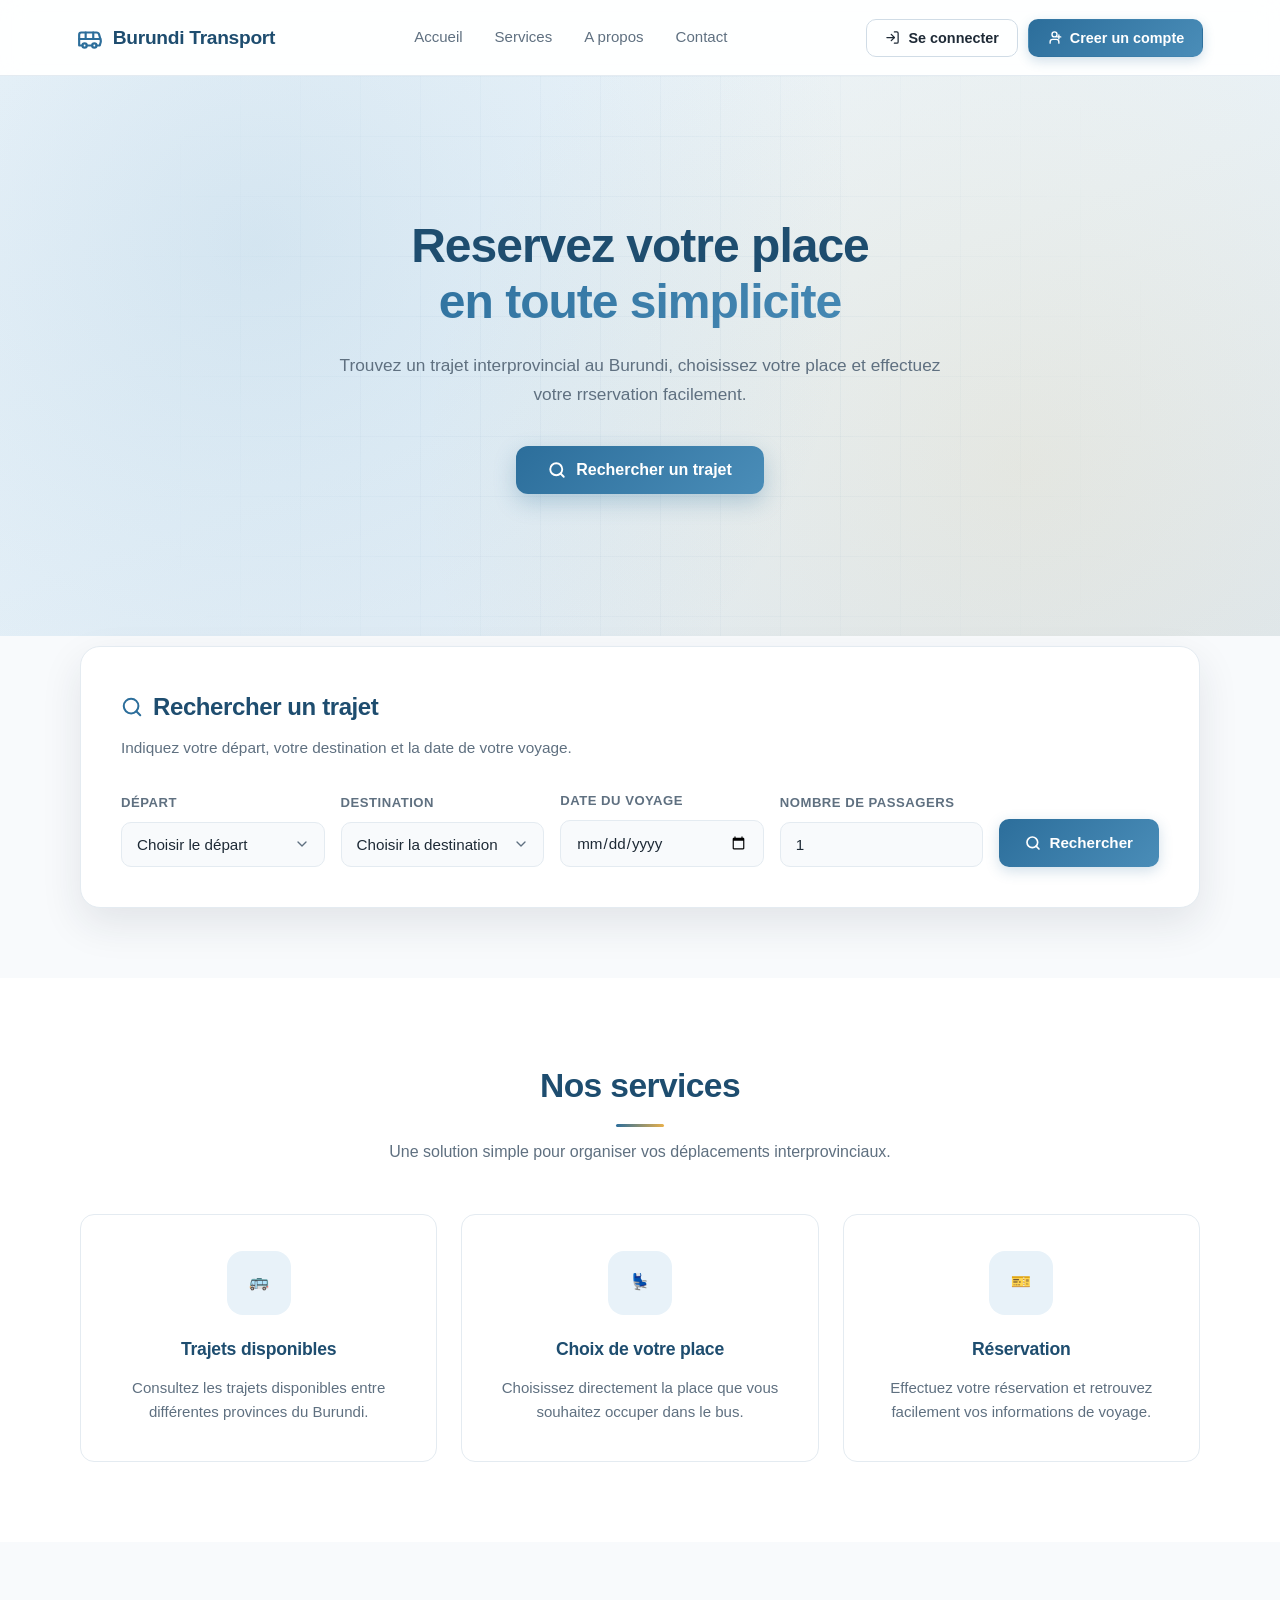
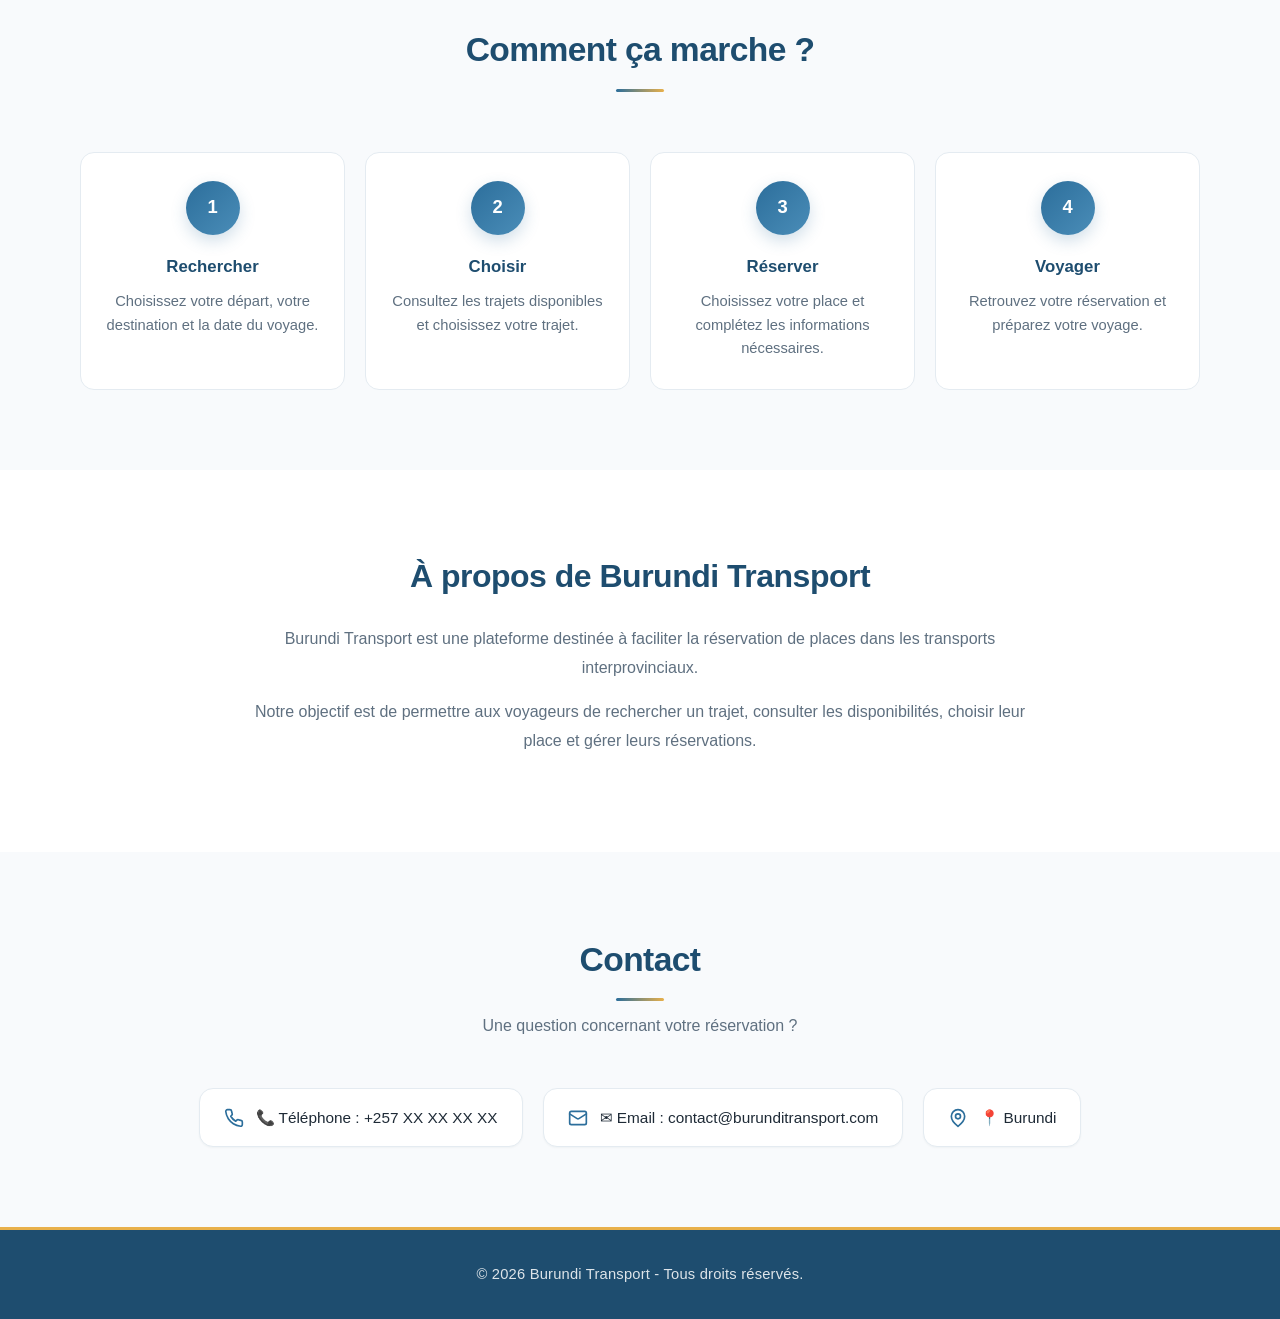
==== index.html @ 3f4f0fab "first commit" ====
<!DOCTYPE html>
<html lang="fr">
<head>
    <meta charset="UTF-8">
    <meta name="viewport" content="width=device-width, initial-scale=1.0">

    <title>Burundi Transport - Reservation</title>

    <link rel="stylesheet" href="index.css">
</head>

<body>

    <!-- ================= HEADER ================= -->

    <header class="header">

        <div class="logo">
            <h2>Burundi Transport</h2>
        </div>

        <nav class="navigation">
            <a href="#accueil">Accueil</a>
            <a href="#services">Services</a>
            <a href="#apropos">A propos</a>
            <a href="#contact">Contact</a>
        </nav>

        <div class="header-buttons">
            <button class="btn-login" id="btnLogin">
                Se connecter
            </button>

            <button class="btn-register" id="btnRegister">
                Creer un compte
            </button>
        </div>

    </header>


    <!-- ================= ACCUEIL ================= -->

    <main>

        <section class="hero" id="accueil">

            <div class="hero-content">

                <h1>
                    Reservez votre place
                    <span>en toute simplicite</span>
                </h1>

                <p>
                    Trouvez un trajet interprovincial au Burundi,
                    choisissez votre place et effectuez votre rrservation
                    facilement.
                </p>

                <button class="btn-main" id="btnStart">
                    Rechercher un trajet
                </button>

            </div>

        </section>


        <!-- ================= RECHERCHE ================= -->

        <section class="search-section">

            <div class="search-container">

                <h2>Rechercher un trajet</h2>

                <p>
                    Indiquez votre départ, votre destination et la date
                    de votre voyage.
                </p>

                <form id="searchForm">

                    <div class="form-group">

                        <label for="depart">
                            Départ
                        </label>

                        <select id="depart" required>

                            <option value="">
                                Choisir le départ
                            </option>

                            <option value="Bujumbura">
                                Bujumbura
                            </option>

                            <option value="Gitega">
                                Gitega
                            </option>

                            <option value="Ngozi">
                                Ngozi
                            </option>

                            <option value="Muyinga">
                                Muyinga
                            </option>

                            <option value="Bururi">
                                Bururi
                            </option>

                        </select>

                    </div>


                    <div class="form-group">

                        <label for="destination">
                            Destination
                        </label>

                        <select id="destination" required>

                            <option value="">
                                Choisir la destination
                            </option>

                            <option value="Bujumbura">
                                Bujumbura
                            </option>

                            <option value="Gitega">
                                Gitega
                            </option>

                            <option value="Ngozi">
                                Ngozi
                            </option>

                            <option value="Muyinga">
                                Muyinga
                            </option>

                            <option value="Bururi">
                                Bururi
                            </option>

                        </select>

                    </div>


                    <div class="form-group">

                        <label for="date">
                            Date du voyage
                        </label>

                        <input
                            type="date"
                            id="date"
                            required
                        >

                    </div>


                    <div class="form-group">

                        <label for="passagers">
                            Nombre de passagers
                        </label>

                        <input
                            type="number"
                            id="passagers"
                            min="1"
                            max="10"
                            value="1"
                            required
                        >

                    </div>


                    <button
                        type="submit"
                        class="btn-search"
                    >
                        Rechercher
                    </button>

                </form>

            </div>

        </section>


        <!-- ================= SERVICES ================= -->

        <section class="services" id="services">

            <div class="section-title">

                <h2>Nos services</h2>

                <p>
                    Une solution simple pour organiser vos déplacements
                    interprovinciaux.
                </p>

            </div>


            <div class="services-container">

                <div class="service-card">

                    <div class="service-icon">
                        🚌
                    </div>

                    <h3>Trajets disponibles</h3>

                    <p>
                        Consultez les trajets disponibles entre
                        différentes provinces du Burundi.
                    </p>

                </div>


                <div class="service-card">

                    <div class="service-icon">
                        💺
                    </div>

                    <h3>Choix de votre place</h3>

                    <p>
                        Choisissez directement la place que vous
                        souhaitez occuper dans le bus.
                    </p>

                </div>


                <div class="service-card">

                    <div class="service-icon">
                        🎫
                    </div>

                    <h3>Réservation</h3>

                    <p>
                        Effectuez votre réservation et retrouvez
                        facilement vos informations de voyage.
                    </p>

                </div>

            </div>

        </section>


        <!-- ================= COMMENT ÇA MARCHE ================= -->

        <section class="how-it-works">

            <div class="section-title">

                <h2>Comment ça marche ?</h2>

            </div>


            <div class="steps-container">

                <div class="step">

                    <div class="step-number">
                        1
                    </div>

                    <h3>Rechercher</h3>

                    <p>
                        Choisissez votre départ, votre destination
                        et la date du voyage.
                    </p>

                </div>


                <div class="step">

                    <div class="step-number">
                        2
                    </div>

                    <h3>Choisir</h3>

                    <p>
                        Consultez les trajets disponibles et choisissez
                        votre trajet.
                    </p>

                </div>


                <div class="step">

                    <div class="step-number">
                        3
                    </div>

                    <h3>Réserver</h3>

                    <p>
                        Choisissez votre place et complétez les
                        informations nécessaires.
                    </p>

                </div>


                <div class="step">

                    <div class="step-number">
                        4
                    </div>

                    <h3>Voyager</h3>

                    <p>
                        Retrouvez votre réservation et préparez
                        votre voyage.
                    </p>

                </div>

            </div>

        </section>


        <!-- ================= A PROPOS ================= -->

        <section class="about" id="apropos">

            <div class="about-content">

                <h2>À propos de Burundi Transport</h2>

                <p>
                    Burundi Transport est une plateforme destinée à
                    faciliter la réservation de places dans les
                    transports interprovinciaux.
                </p>

                <p>
                    Notre objectif est de permettre aux voyageurs de
                    rechercher un trajet, consulter les disponibilités,
                    choisir leur place et gérer leurs réservations.
                </p>

            </div>

        </section>


        <!-- ================= CONTACT ================= -->

        <section class="contact" id="contact">

            <div class="section-title">

                <h2>Contact</h2>

                <p>
                    Une question concernant votre réservation ?
                </p>

            </div>

            <div class="contact-info">

                <p>
                    📞 Téléphone : +257 XX XX XX XX
                </p>

                <p>
                    ✉ Email : contact@burunditransport.com
                </p>

                <p>
                    📍 Burundi
                </p>

            </div>

        </section>

    </main>


    <!-- ================= FOOTER ================= -->

    <footer class="footer">

        <p>
            © 2026 Burundi Transport - Tous droits réservés.
        </p>

    </footer>


    <script src="index.js"></script>

</body>
</html>
---- index.css ----
/* ================= VARIABLES ================= */
:root {
    --primary: #2c6e9b;
    --primary-light: #4a8db8;
    --primary-dark: #1e4d6f;
    --primary-soft: #e8f2f9;
    --accent: #e8b04b;
    --accent-soft: #fdf6e8;
    --text: #1e2a36;
    --text-muted: #5f7080;
    --text-light: #8a9aa8;
    --bg: #f8fafc;
    --bg-soft: #f1f5f9;
    --surface: #ffffff;
    --border: #e4ebf1;
    --border-strong: #d0dce6;
    --success: #4a9d7f;
    --shadow-xs: 0 1px 2px rgba(30, 42, 54, 0.04);
    --shadow-sm: 0 2px 8px rgba(30, 42, 54, 0.06);
    --shadow-md: 0 8px 24px rgba(30, 42, 54, 0.08);
    --shadow-lg: 0 16px 40px rgba(30, 42, 54, 0.1);
    --radius-sm: 8px;
    --radius: 14px;
    --radius-lg: 20px;
    --transition: all 0.25s cubic-bezier(0.4, 0, 0.2, 1);
}

/* ================= GENERAL ================= */
* {
    margin: 0;
    padding: 0;
    box-sizing: border-box;
}

html {
    scroll-behavior: smooth;
}

body {
    font-family: 'Inter', -apple-system, BlinkMacSystemFont, 'Segoe UI', 'Helvetica Neue', Arial, sans-serif;
    background-color: var(--bg);
    color: var(--text);
    line-height: 1.65;
    font-size: 16px;
    -webkit-font-smoothing: antialiased;
    -moz-osx-font-smoothing: grayscale;
}

img, svg {
    display: block;
    max-width: 100%;
}

/* ================= HEADER ================= */
.header {
    width: 100%;
    min-height: 76px;
    background-color: rgba(255, 255, 255, 0.85);
    backdrop-filter: blur(12px);
    -webkit-backdrop-filter: blur(12px);

    display: flex;
    align-items: center;
    justify-content: space-between;

    padding: 16px 6%;

    border-bottom: 1px solid var(--border);

    position: sticky;
    top: 0;
    z-index: 1000;
}

.logo {
    display: flex;
    align-items: center;
    gap: 10px;
}

.logo h2 {
    font-size: 1.2rem;
    font-weight: 700;
    color: var(--primary-dark);
    letter-spacing: -0.3px;
}

.logo h2::before {
    content: '';
    display: inline-block;
    width: 26px;
    height: 26px;
    margin-right: 10px;
    vertical-align: middle;
    background: url("data:image/svg+xml,%3Csvg xmlns='http://www.w3.org/2000/svg' viewBox='0 0 24 24' fill='none' stroke='%232c6e9b' stroke-width='2' stroke-linecap='round' stroke-linejoin='round'%3E%3Cpath d='M8 6v6'/%3E%3Cpath d='M15 6v6'/%3E%3Cpath d='M2 12h19.6'/%3E%3Cpath d='M18 18h3s.5-1.7.8-2.8c.1-.4.2-.8.2-1.2 0-.4-.1-.8-.2-1.2l-1.4-5C20.1 6.8 19.1 6 18 6H4a2 2 0 0 0-2 2v10h3'/%3E%3Ccircle cx='7' cy='18' r='2'/%3E%3Cpath d='M9 18h5'/%3E%3Ccircle cx='16' cy='18' r='2'/%3E%3C/svg%3E") no-repeat center;
    background-size: contain;
}

.navigation {
    display: flex;
    gap: 32px;
}

.navigation a {
    text-decoration: none;
    color: var(--text-muted);
    font-weight: 500;
    font-size: 0.94rem;
    position: relative;
    transition: var(--transition);
}

.navigation a::after {
    content: '';
    position: absolute;
    bottom: -6px;
    left: 0;
    right: 0;
    height: 2px;
    background: var(--primary);
    border-radius: 2px;
    transform: scaleX(0);
    transition: var(--transition);
}

.navigation a:hover {
    color: var(--primary);
}

.navigation a:hover::after {
    transform: scaleX(1);
}

.header-buttons {
    display: flex;
    gap: 10px;
}

.header-buttons button {
    padding: 10px 18px;
    border-radius: 10px;
    cursor: pointer;
    font-size: 0.9rem;
    font-weight: 600;
    font-family: inherit;
    transition: var(--transition);
    display: inline-flex;
    align-items: center;
    gap: 8px;
}

.btn-login {
    background-color: transparent;
    border: 1.5px solid var(--border-strong);
    color: var(--text);
}

.btn-login::before {
    content: '';
    display: inline-block;
    width: 15px;
    height: 15px;
    background: url("data:image/svg+xml,%3Csvg xmlns='http://www.w3.org/2000/svg' viewBox='0 0 24 24' fill='none' stroke='%231e2a36' stroke-width='2' stroke-linecap='round' stroke-linejoin='round'%3E%3Cpath d='M15 3h4a2 2 0 0 1 2 2v14a2 2 0 0 1-2 2h-4'/%3E%3Cpath d='m10 17 5-5-5-5'/%3E%3Cpath d='M15 12H3'/%3E%3C/svg%3E") no-repeat center;
    background-size: contain;
}

.btn-login:hover {
    border-color: var(--primary);
    color: var(--primary);
    background: var(--primary-soft);
    transform: translateY(-1px);
}

.btn-register {
    background: linear-gradient(135deg, var(--primary) 0%, var(--primary-light) 100%);
    border: 1.5px solid transparent;
    color: white;
    box-shadow: 0 4px 12px rgba(44, 110, 155, 0.22);
}

.btn-register::before {
    content: '';
    display: inline-block;
    width: 15px;
    height: 15px;
    background: url("data:image/svg+xml,%3Csvg xmlns='http://www.w3.org/2000/svg' viewBox='0 0 24 24' fill='none' stroke='white' stroke-width='2.2' stroke-linecap='round' stroke-linejoin='round'%3E%3Cpath d='M19 21v-2a4 4 0 0 0-4-4H9a4 4 0 0 0-4 4v2'/%3E%3Ccircle cx='12' cy='7' r='4'/%3E%3Cpath d='M19 8v6'/%3E%3Cpath d='M22 11h-6'/%3E%3C/svg%3E") no-repeat center;
    background-size: contain;
}

.btn-register:hover {
    transform: translateY(-1px);
    box-shadow: 0 6px 18px rgba(44, 110, 155, 0.32);
}

/* ================= HERO ================= */
.hero {
    min-height: 560px;
    display: flex;
    align-items: center;
    justify-content: center;
    text-align: center;
    padding: 80px 20px;
    position: relative;
    overflow: hidden;
    background:
        radial-gradient(circle at 20% 30%, rgba(74, 141, 184, 0.15) 0%, transparent 55%),
        radial-gradient(circle at 80% 70%, rgba(232, 176, 75, 0.12) 0%, transparent 55%),
        linear-gradient(160deg, #f0f7fc 0%, #e8f2f9 50%, #dfeaf3 100%);
}

.hero::before {
    content: '';
    position: absolute;
    inset: 0;
    background-image:
        linear-gradient(rgba(44, 110, 155, 0.035) 1px, transparent 1px),
        linear-gradient(90deg, rgba(44, 110, 155, 0.035) 1px, transparent 1px);
    background-size: 60px 60px;
    -webkit-mask-image: radial-gradient(circle at center, black 30%, transparent 75%);
    mask-image: radial-gradient(circle at center, black 30%, transparent 75%);
    pointer-events: none;
}

.hero-content {
    max-width: 780px;
    position: relative;
    z-index: 1;
}

.hero h1 {
    font-size: clamp(2rem, 4.5vw, 3rem);
    font-weight: 800;
    line-height: 1.15;
    letter-spacing: -1px;
    color: var(--primary-dark);
    margin-bottom: 22px;
}

.hero h1 span {
    display: block;
    background: linear-gradient(135deg, var(--primary) 0%, var(--primary-light) 100%);
    -webkit-background-clip: text;
    background-clip: text;
    -webkit-text-fill-color: transparent;
    color: transparent;
}

.hero p {
    font-size: 1.08rem;
    line-height: 1.7;
    color: var(--text-muted);
    margin-bottom: 36px;
    max-width: 620px;
    margin-left: auto;
    margin-right: auto;
}

.btn-main {
    padding: 15px 32px;
    border: none;
    border-radius: 12px;
    background: linear-gradient(135deg, var(--primary) 0%, var(--primary-light) 100%);
    color: white;
    font-size: 1rem;
    font-weight: 700;
    font-family: inherit;
    cursor: pointer;
    transition: var(--transition);
    box-shadow: 0 8px 22px rgba(44, 110, 155, 0.28);
    display: inline-flex;
    align-items: center;
    gap: 10px;
}

.btn-main::before {
    content: '';
    display: inline-block;
    width: 18px;
    height: 18px;
    background: url("data:image/svg+xml,%3Csvg xmlns='http://www.w3.org/2000/svg' viewBox='0 0 24 24' fill='none' stroke='white' stroke-width='2.5' stroke-linecap='round' stroke-linejoin='round'%3E%3Ccircle cx='11' cy='11' r='8'/%3E%3Cpath d='m21 21-4.3-4.3'/%3E%3C/svg%3E") no-repeat center;
    background-size: contain;
}

.btn-main:hover {
    transform: translateY(-2px);
    box-shadow: 0 12px 30px rgba(44, 110, 155, 0.38);
}

.btn-main:active {
    transform: translateY(0);
}

/* ================= SEARCH ================= */
.search-section {
    padding: 70px 6%;
    background: var(--bg);
}

.search-container {
    max-width: 1120px;
    margin: -60px auto 0;
    background-color: var(--surface);
    padding: 40px;
    border-radius: var(--radius-lg);
    box-shadow: var(--shadow-lg);
    border: 1px solid var(--border);
    position: relative;
    z-index: 2;
}

.search-container h2 {
    font-size: 1.5rem;
    font-weight: 700;
    color: var(--primary-dark);
    letter-spacing: -0.4px;
    margin-bottom: 8px;
    display: flex;
    align-items: center;
    gap: 10px;
}

.search-container h2::before {
    content: '';
    display: inline-block;
    width: 22px;
    height: 22px;
    background: url("data:image/svg+xml,%3Csvg xmlns='http://www.w3.org/2000/svg' viewBox='0 0 24 24' fill='none' stroke='%232c6e9b' stroke-width='2.2' stroke-linecap='round' stroke-linejoin='round'%3E%3Ccircle cx='11' cy='11' r='8'/%3E%3Cpath d='m21 21-4.3-4.3'/%3E%3C/svg%3E") no-repeat center;
    background-size: contain;
}

.search-container > p {
    margin-bottom: 30px;
    color: var(--text-muted);
    font-size: 0.96rem;
}

#searchForm {
    display: grid;
    grid-template-columns: repeat(4, 1fr) auto;
    gap: 16px;
    align-items: end;
}

.form-group {
    display: flex;
    flex-direction: column;
}

.form-group label {
    margin-bottom: 8px;
    font-weight: 600;
    font-size: 0.82rem;
    color: var(--text-muted);
    text-transform: uppercase;
    letter-spacing: 0.5px;
}

.form-group select,
.form-group input {
    width: 100%;
    padding: 13px 15px;
    border: 1.5px solid var(--border);
    border-radius: 10px;
    font-size: 0.95rem;
    font-family: inherit;
    color: var(--text);
    background-color: var(--bg);
    transition: var(--transition);
    outline: none;
}

.form-group select:focus,
.form-group input:focus {
    border-color: var(--primary-light);
    background-color: var(--surface);
    box-shadow: 0 0 0 4px rgba(44, 110, 155, 0.1);
}

.form-group select {
    appearance: none;
    cursor: pointer;
    background-image: url("data:image/svg+xml,%3Csvg xmlns='http://www.w3.org/2000/svg' viewBox='0 0 24 24' fill='none' stroke='%235f7080' stroke-width='2' stroke-linecap='round' stroke-linejoin='round'%3E%3Cpath d='m6 9 6 6 6-6'/%3E%3C/svg%3E");
    background-repeat: no-repeat;
    background-position: right 14px center;
    background-size: 16px;
    padding-right: 42px;
}

.btn-search {
    padding: 13px 26px;
    border: none;
    border-radius: 10px;
    background: linear-gradient(135deg, var(--primary) 0%, var(--primary-light) 100%);
    color: white;
    cursor: pointer;
    font-size: 0.95rem;
    font-weight: 700;
    font-family: inherit;
    transition: var(--transition);
    box-shadow: 0 4px 14px rgba(44, 110, 155, 0.22);
    display: inline-flex;
    align-items: center;
    justify-content: center;
    gap: 8px;
    white-space: nowrap;
    height: 48px;
}

.btn-search::before {
    content: '';
    display: inline-block;
    width: 16px;
    height: 16px;
    background: url("data:image/svg+xml,%3Csvg xmlns='http://www.w3.org/2000/svg' viewBox='0 0 24 24' fill='none' stroke='white' stroke-width='2.5' stroke-linecap='round' stroke-linejoin='round'%3E%3Ccircle cx='11' cy='11' r='8'/%3E%3Cpath d='m21 21-4.3-4.3'/%3E%3C/svg%3E") no-repeat center;
    background-size: contain;
}

.btn-search:hover {
    transform: translateY(-2px);
    box-shadow: 0 8px 20px rgba(44, 110, 155, 0.32);
}

.btn-search:active {
    transform: translateY(0);
}

/* ================= TITRES ================= */
.section-title {
    text-align: center;
    margin-bottom: 48px;
    max-width: 640px;
    margin-left: auto;
    margin-right: auto;
}

.section-title h2 {
    font-size: clamp(1.6rem, 3vw, 2.1rem);
    font-weight: 800;
    color: var(--primary-dark);
    letter-spacing: -0.6px;
    margin-bottom: 12px;
    position: relative;
    display: inline-block;
    padding-bottom: 14px;
}

.section-title h2::after {
    content: '';
    position: absolute;
    bottom: 0;
    left: 50%;
    transform: translateX(-50%);
    width: 48px;
    height: 3px;
    border-radius: 3px;
    background: linear-gradient(90deg, var(--primary), var(--accent));
}

.section-title p {
    color: var(--text-muted);
    font-size: 1rem;
}

/* ================= SERVICES ================= */
.services {
    padding: 80px 6%;
    background-color: var(--surface);
}

.services-container {
    max-width: 1120px;
    margin: auto;
    display: grid;
    grid-template-columns: repeat(3, 1fr);
    gap: 24px;
}

.service-card {
    padding: 36px 28px;
    text-align: center;
    border: 1px solid var(--border);
    border-radius: var(--radius);
    background-color: var(--surface);
    transition: var(--transition);
    position: relative;
    overflow: hidden;
}

.service-card::before {
    content: '';
    position: absolute;
    top: 0;
    left: 0;
    right: 0;
    height: 3px;
    background: linear-gradient(90deg, var(--primary), var(--primary-light));
    transform: scaleX(0);
    transform-origin: left;
    transition: var(--transition);
}

.service-card:hover {
    border-color: var(--border-strong);
    box-shadow: var(--shadow-md);
    transform: translateY(-4px);
}

.service-card:hover::before {
    transform: scaleX(1);
}

.service-icon {
    width: 64px;
    height: 64px;
    margin: 0 auto 20px;
    border-radius: 16px;
    background: var(--primary-soft);
    display: flex;
    align-items: center;
    justify-content: center;
    transition: var(--transition);
}

.service-card:hover .service-icon {
    background: linear-gradient(135deg, var(--primary) 0%, var(--primary-light) 100%);
    transform: scale(1.05) rotate(-3deg);
}

.service-icon svg {
    width: 30px;
    height: 30px;
    stroke: var(--primary);
    transition: var(--transition);
}

.service-card:hover .service-icon svg {
    stroke: white;
}

.service-card h3 {
    font-size: 1.1rem;
    font-weight: 700;
    color: var(--primary-dark);
    margin-bottom: 12px;
    letter-spacing: -0.2px;
}

.service-card p {
    color: var(--text-muted);
    line-height: 1.65;
    font-size: 0.94rem;
}

/* ================= HOW IT WORKS ================= */
.how-it-works {
    padding: 80px 6%;
    background: var(--bg);
}

.steps-container {
    max-width: 1120px;
    margin: auto;
    display: grid;
    grid-template-columns: repeat(4, 1fr);
    gap: 20px;
    position: relative;
}

.step {
    text-align: center;
    padding: 28px 20px;
    background: var(--surface);
    border-radius: var(--radius);
    border: 1px solid var(--border);
    transition: var(--transition);
}

.step:hover {
    box-shadow: var(--shadow-sm);
    transform: translateY(-3px);
}

.step-number {
    width: 54px;
    height: 54px;
    margin: 0 auto 18px;
    border-radius: 50%;
    background: linear-gradient(135deg, var(--primary) 0%, var(--primary-light) 100%);
    color: white;
    display: flex;
    align-items: center;
    justify-content: center;
    font-size: 1.15rem;
    font-weight: 700;
    box-shadow: 0 6px 16px rgba(44, 110, 155, 0.22);
}

.step h3 {
    font-size: 1.05rem;
    font-weight: 700;
    color: var(--primary-dark);
    margin-bottom: 10px;
}

.step p {
    color: var(--text-muted);
    line-height: 1.6;
    font-size: 0.92rem;
}

/* ================= ABOUT ================= */
.about {
    padding: 80px 6%;
    background-color: var(--surface);
}

.about-content {
    max-width: 780px;
    margin: auto;
    text-align: center;
}

.about-content h2 {
    font-size: clamp(1.5rem, 3vw, 2rem);
    font-weight: 800;
    color: var(--primary-dark);
    letter-spacing: -0.5px;
    margin-bottom: 22px;
}

.about-content p {
    color: var(--text-muted);
    line-height: 1.8;
    margin-bottom: 16px;
    font-size: 1rem;
}

/* ================= CONTACT ================= */
.contact {
    padding: 80px 6%;
    background: var(--bg);
}

.contact-info {
    display: flex;
    flex-wrap: wrap;
    justify-content: center;
    gap: 20px;
    max-width: 900px;
    margin: auto;
}

.contact-info p {
    display: flex;
    align-items: center;
    gap: 12px;
    padding: 18px 24px;
    background: var(--surface);
    border: 1px solid var(--border);
    border-radius: var(--radius);
    color: var(--text);
    font-size: 0.96rem;
    font-weight: 500;
    box-shadow: var(--shadow-xs);
    transition: var(--transition);
    line-height: 1.4;
}

.contact-info p:hover {
    border-color: var(--border-strong);
    box-shadow: var(--shadow-sm);
    transform: translateY(-2px);
}

.contact-info p::before {
    content: '';
    display: inline-block;
    width: 20px;
    height: 20px;
    flex-shrink: 0;
}

.contact-info p:nth-child(1)::before {
    background: url("data:image/svg+xml,%3Csvg xmlns='http://www.w3.org/2000/svg' viewBox='0 0 24 24' fill='none' stroke='%232c6e9b' stroke-width='2' stroke-linecap='round' stroke-linejoin='round'%3E%3Cpath d='M22 16.92v3a2 2 0 0 1-2.18 2 19.79 19.79 0 0 1-8.63-3.07 19.5 19.5 0 0 1-6-6 19.79 19.79 0 0 1-3.07-8.67A2 2 0 0 1 4.11 2h3a2 2 0 0 1 2 1.72 12.84 12.84 0 0 0 .7 2.81 2 2 0 0 1-.45 2.11L8.09 9.91a16 16 0 0 0 6 6l1.27-1.27a2 2 0 0 1 2.11-.45 12.84 12.84 0 0 0 2.81.7A2 2 0 0 1 22 16.92z'/%3E%3C/svg%3E") no-repeat center;
    background-size: contain;
}

.contact-info p:nth-child(2)::before {
    background: url("data:image/svg+xml,%3Csvg xmlns='http://www.w3.org/2000/svg' viewBox='0 0 24 24' fill='none' stroke='%232c6e9b' stroke-width='2' stroke-linecap='round' stroke-linejoin='round'%3E%3Crect width='20' height='16' x='2' y='4' rx='2'/%3E%3Cpath d='m22 7-8.97 5.7a1.94 1.94 0 0 1-2.06 0L2 7'/%3E%3C/svg%3E") no-repeat center;
    background-size: contain;
}

.contact-info p:nth-child(3)::before {
    background: url("data:image/svg+xml,%3Csvg xmlns='http://www.w3.org/2000/svg' viewBox='0 0 24 24' fill='none' stroke='%232c6e9b' stroke-width='2' stroke-linecap='round' stroke-linejoin='round'%3E%3Cpath d='M20 10c0 6-8 12-8 12s-8-6-8-12a8 8 0 0 1 16 0Z'/%3E%3Ccircle cx='12' cy='10' r='3'/%3E%3C/svg%3E") no-repeat center;
    background-size: contain;
}

/* ================= FOOTER ================= */
.footer {
    padding: 32px 6%;
    text-align: center;
    background-color: var(--primary-dark);
    color: rgba(255, 255, 255, 0.85);
    font-size: 0.92rem;
    letter-spacing: 0.2px;
    border-top: 3px solid var(--accent);
}

/* ================= RESPONSIVE ================= */
@media (max-width: 1024px) {
    #searchForm {
        grid-template-columns: repeat(2, 1fr);
    }

    .btn-search {
        grid-column: 1 / -1;
        width: 100%;
    }
}

@media (max-width: 900px) {
    .navigation {
        display: none;
    }

    .services-container {
        grid-template-columns: 1fr;
    }

    .steps-container {
        grid-template-columns: repeat(2, 1fr);
    }
}

@media (max-width: 600px) {
    .header {
        flex-direction: column;
        gap: 14px;
        padding: 14px 5%;
    }

    .header-buttons {
        width: 100%;
        justify-content: center;
    }

    .header-buttons button {
        flex: 1;
        justify-content: center;
    }

    .hero {
        min-height: 460px;
        padding: 60px 20px;
    }

    .hero p {
        font-size: 1rem;
    }

    .search-section {
        padding: 40px 5%;
    }

    .search-container {
        padding: 26px 20px;
        margin-top: -40px;
        border-radius: var(--radius);
    }

    #searchForm {
        grid-template-columns: 1fr;
    }

    .steps-container {
        grid-template-columns: 1fr;
    }

    .contact-info {
        flex-direction: column;
    }

    .contact-info p {
        width: 100%;
        justify-content: flex-start;
    }
}
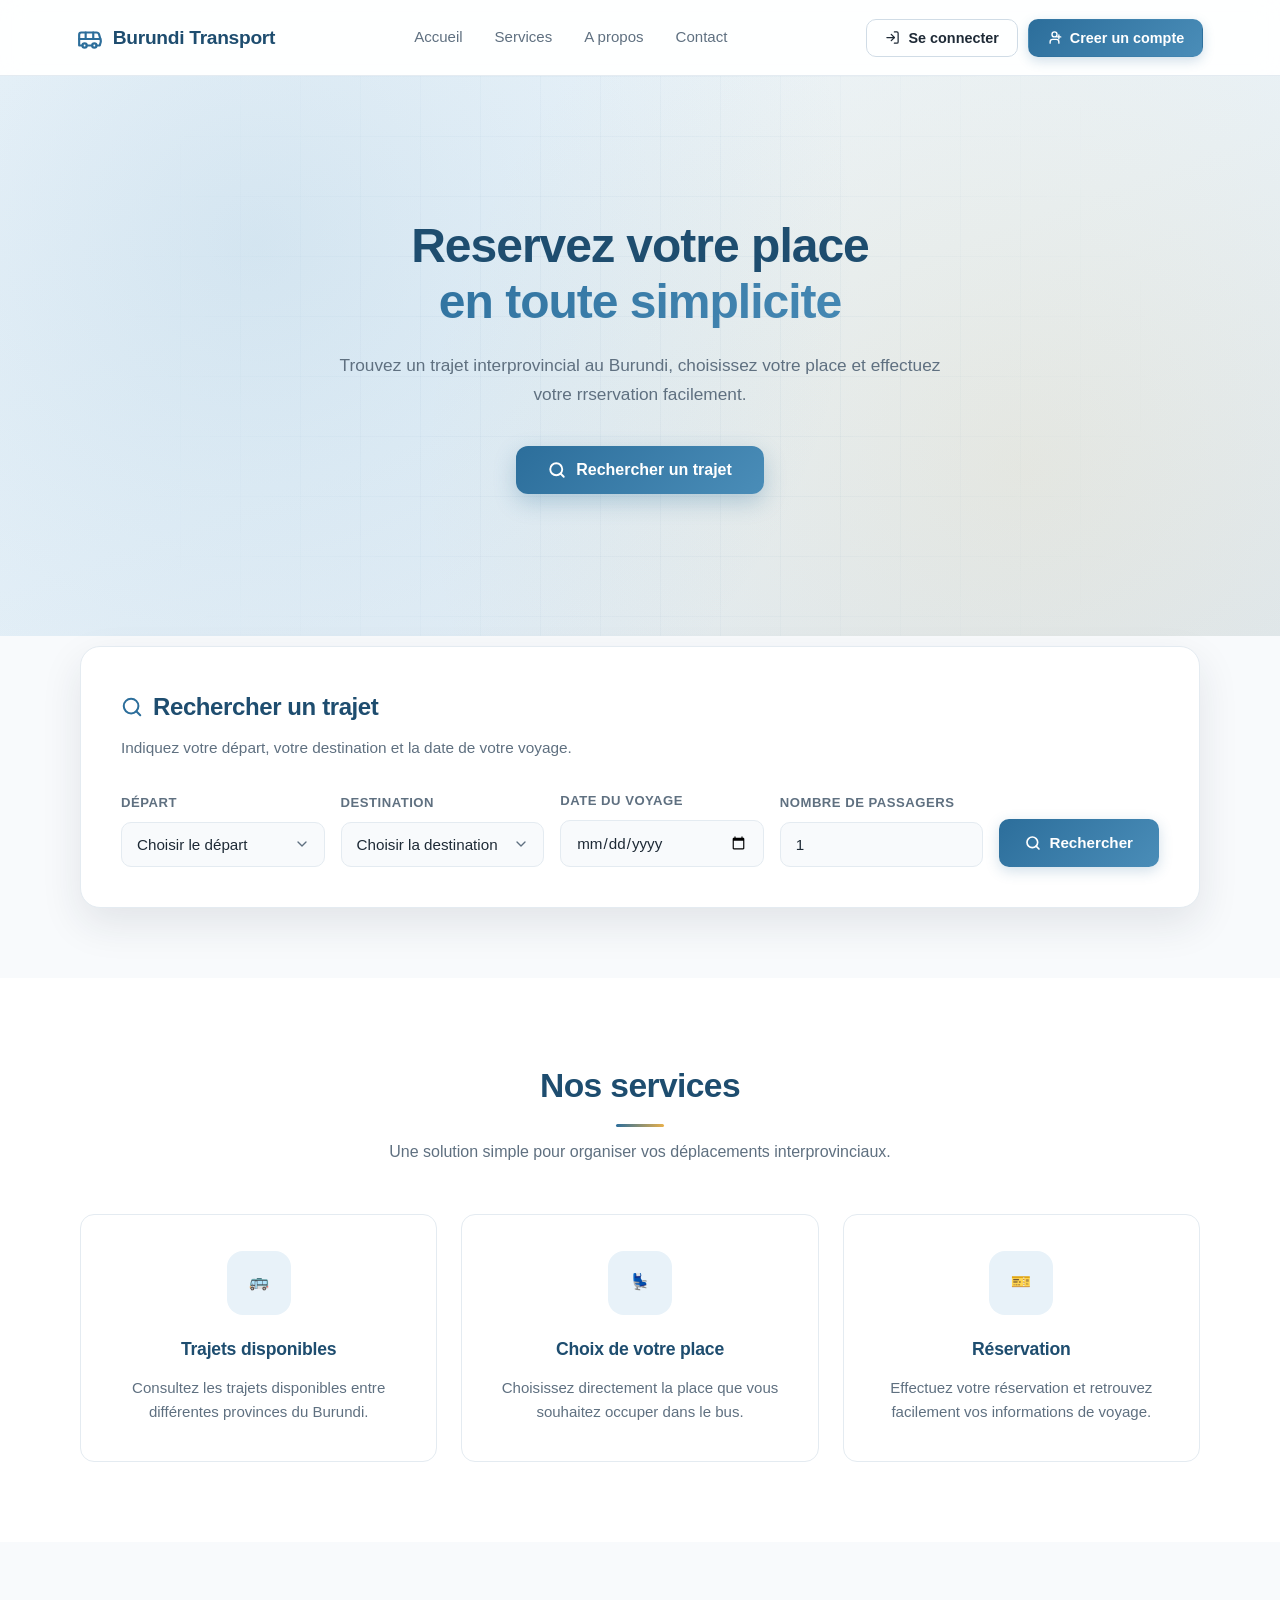
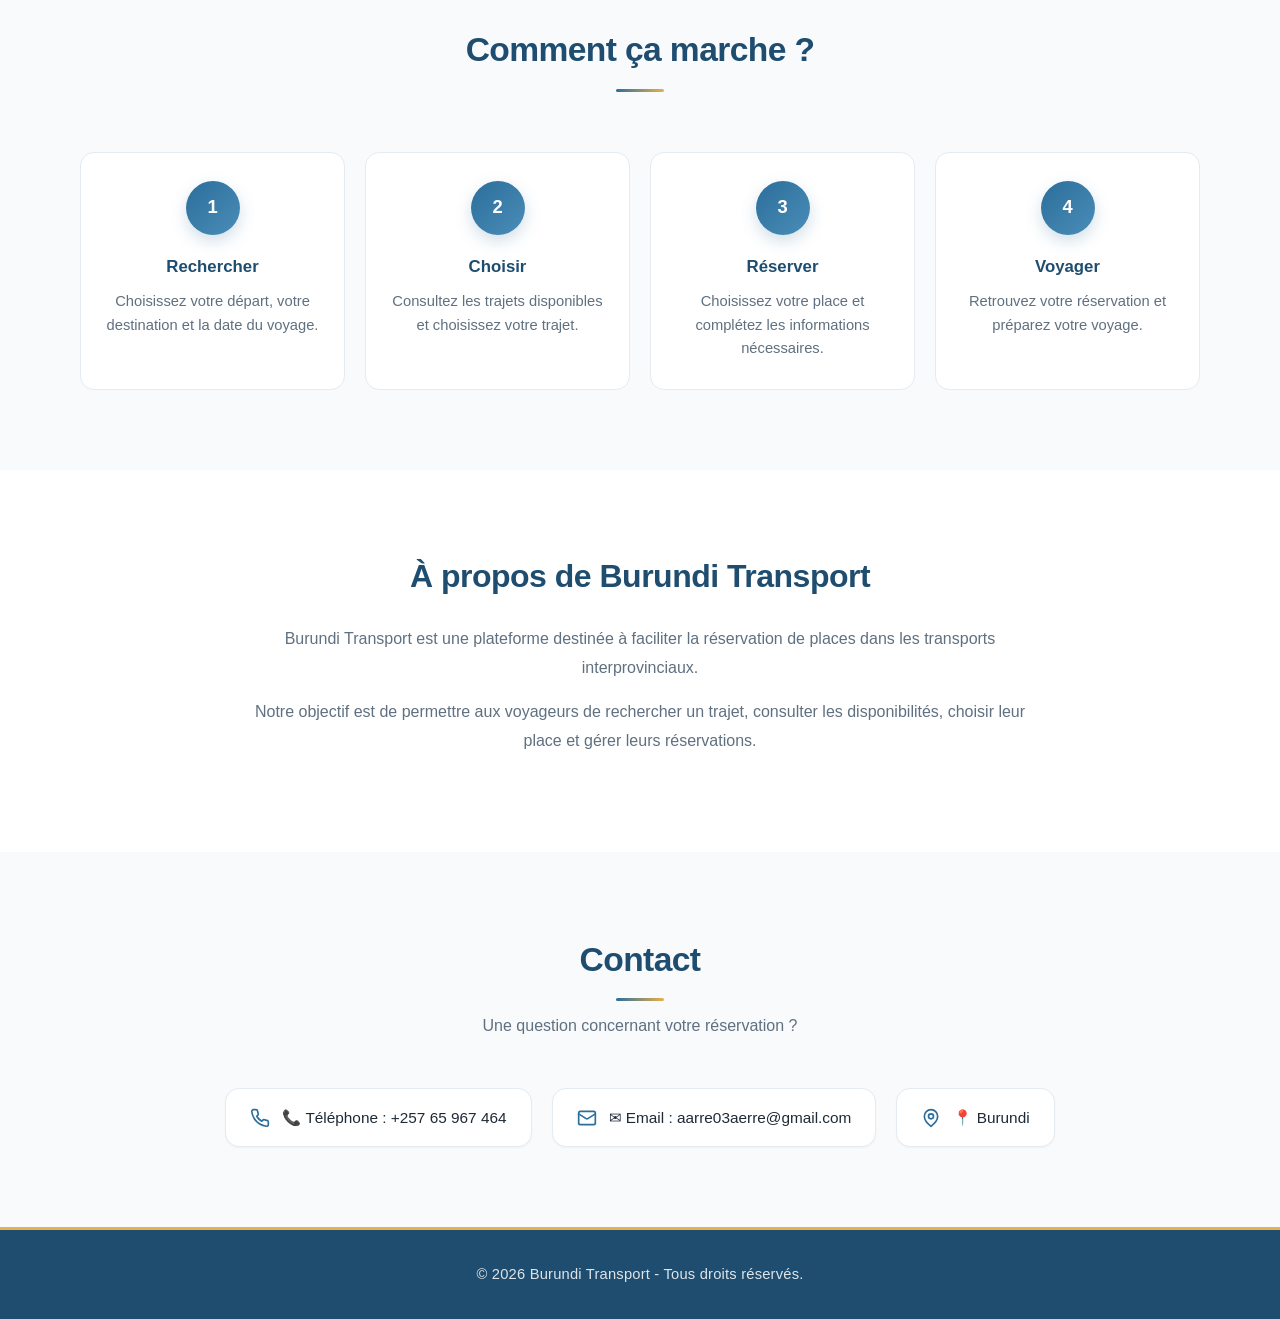
==== commit 9f19aa3a: "mise a jour" ====
--- a/index.html
+++ b/index.html
@@ -397,11 +397,11 @@
             <div class="contact-info">
 
                 <p>
-                    📞 Téléphone : +257 XX XX XX XX
-                </p>
-
-                <p>
-                    ✉ Email : contact@burunditransport.com
+                    📞 Téléphone : +257 65 967 464
+                </p>
+
+                <p>
+                    ✉ Email : aarre03aerre@gmail.com
                 </p>
 
                 <p>
